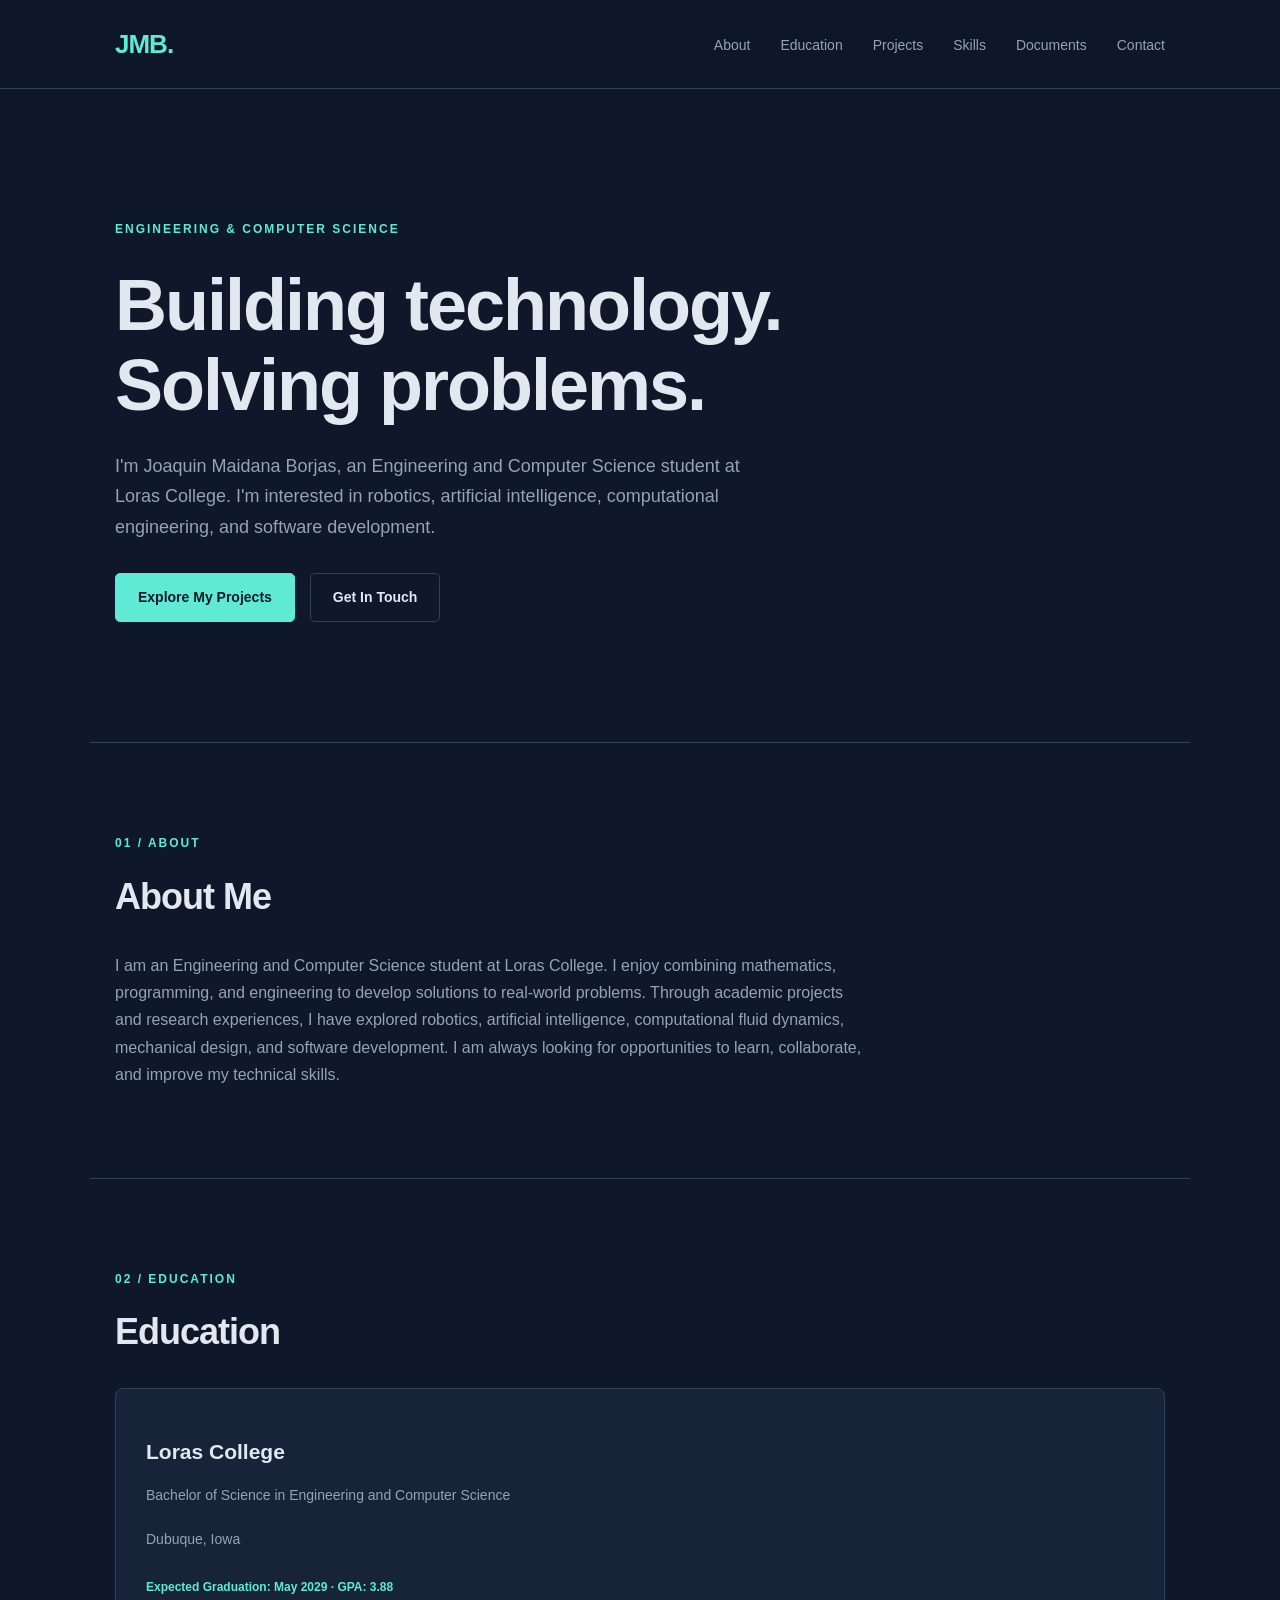
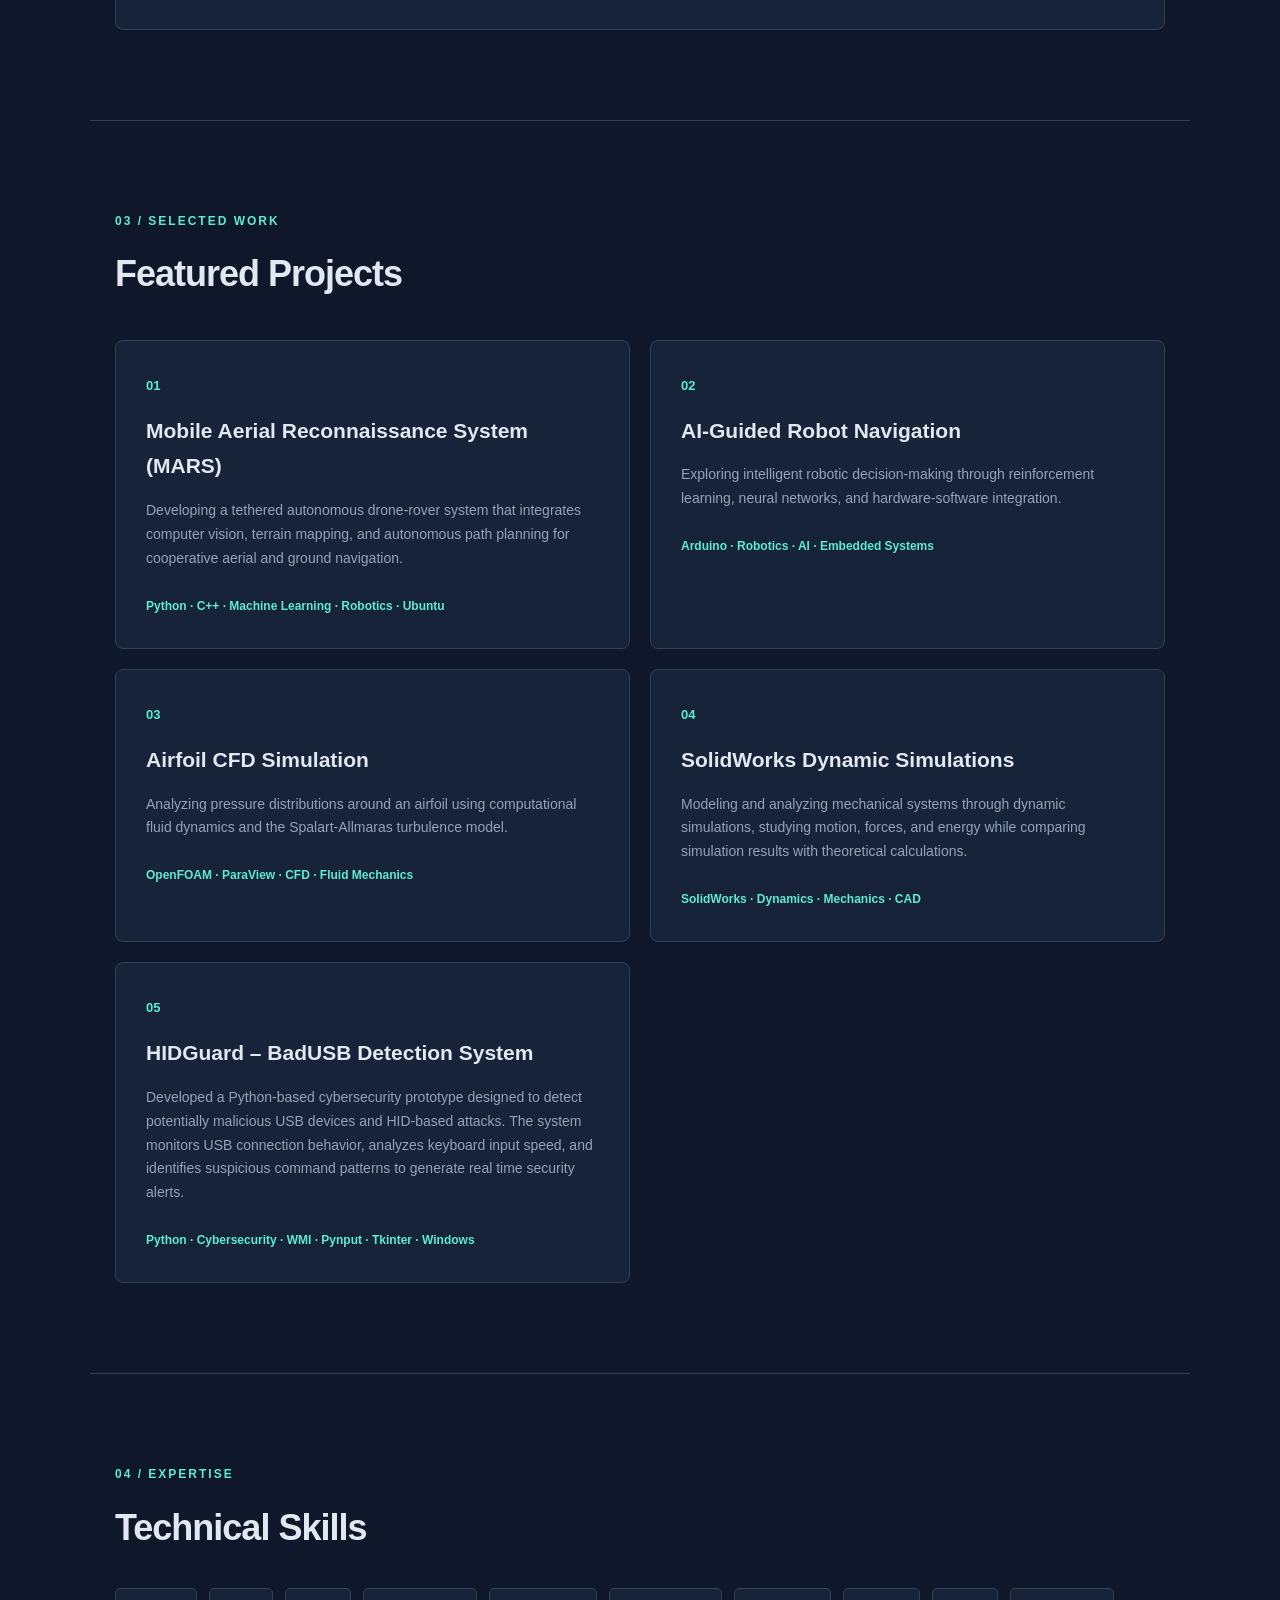
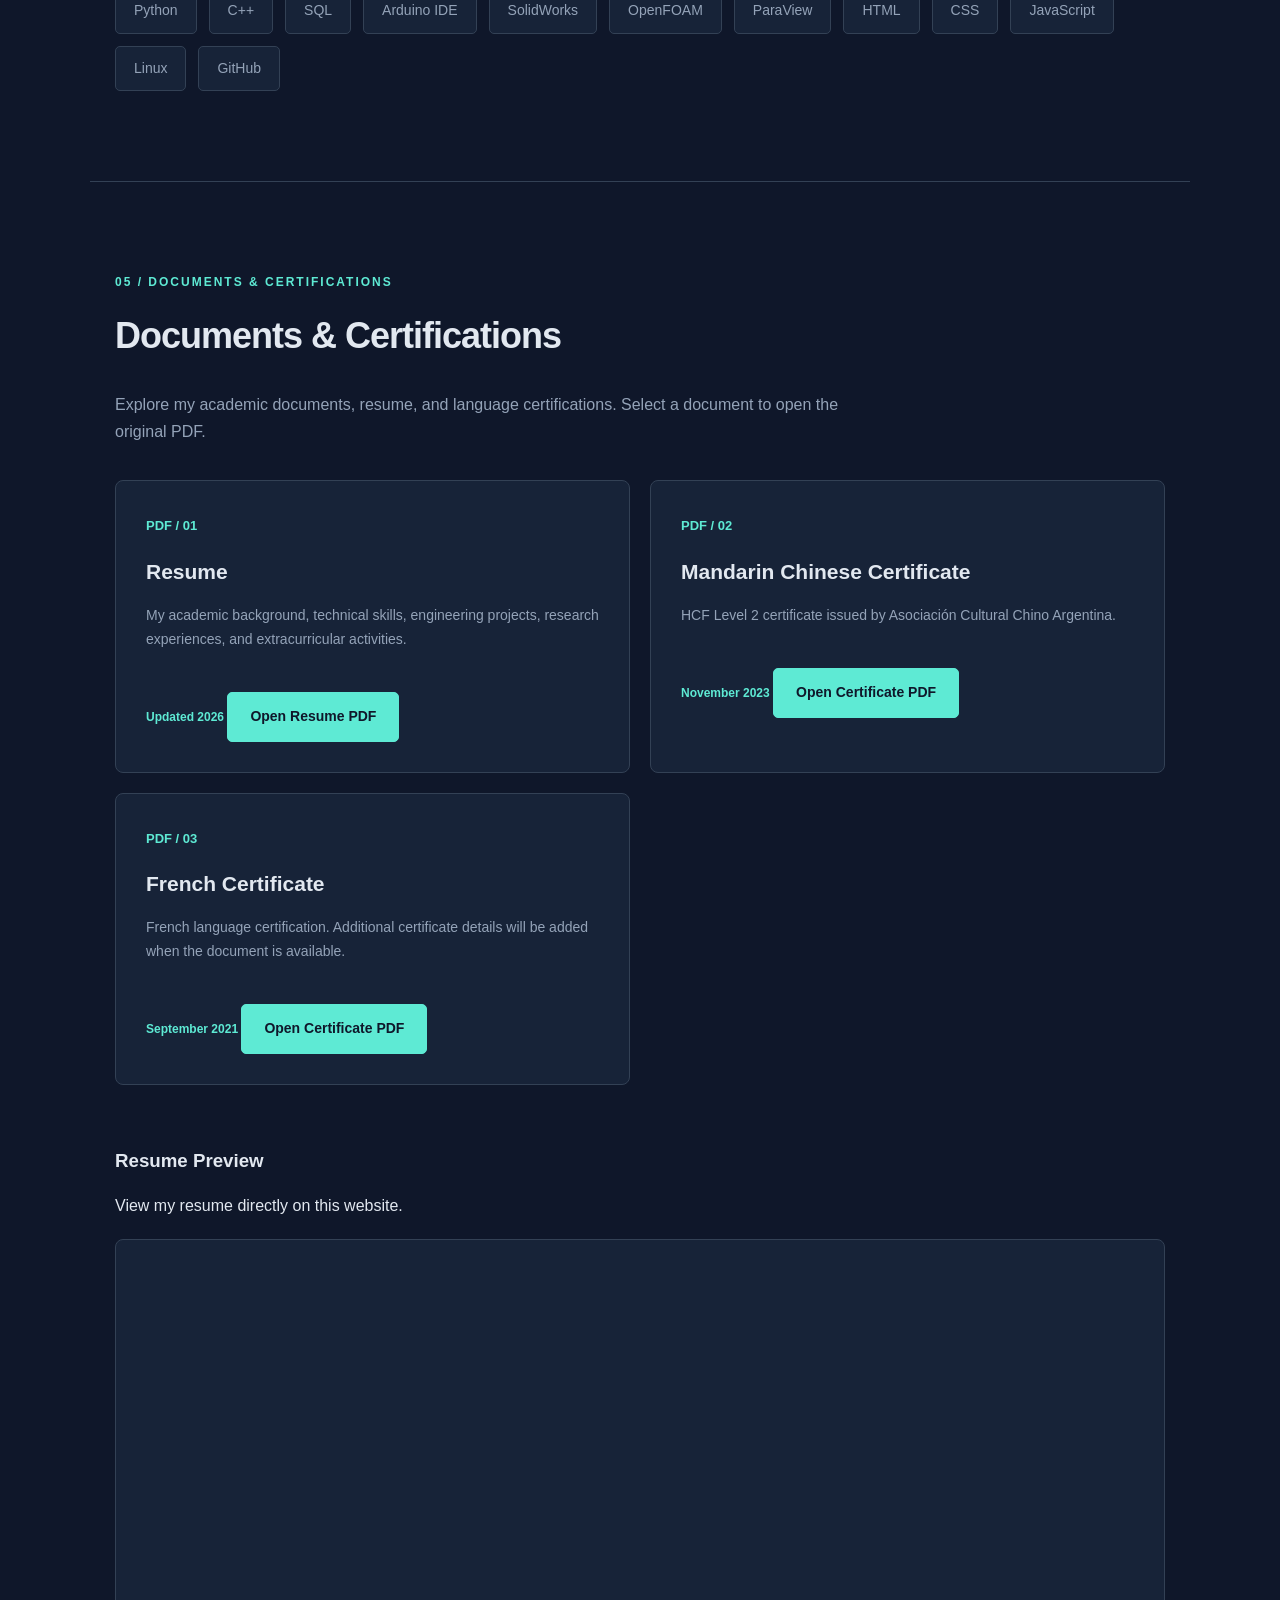
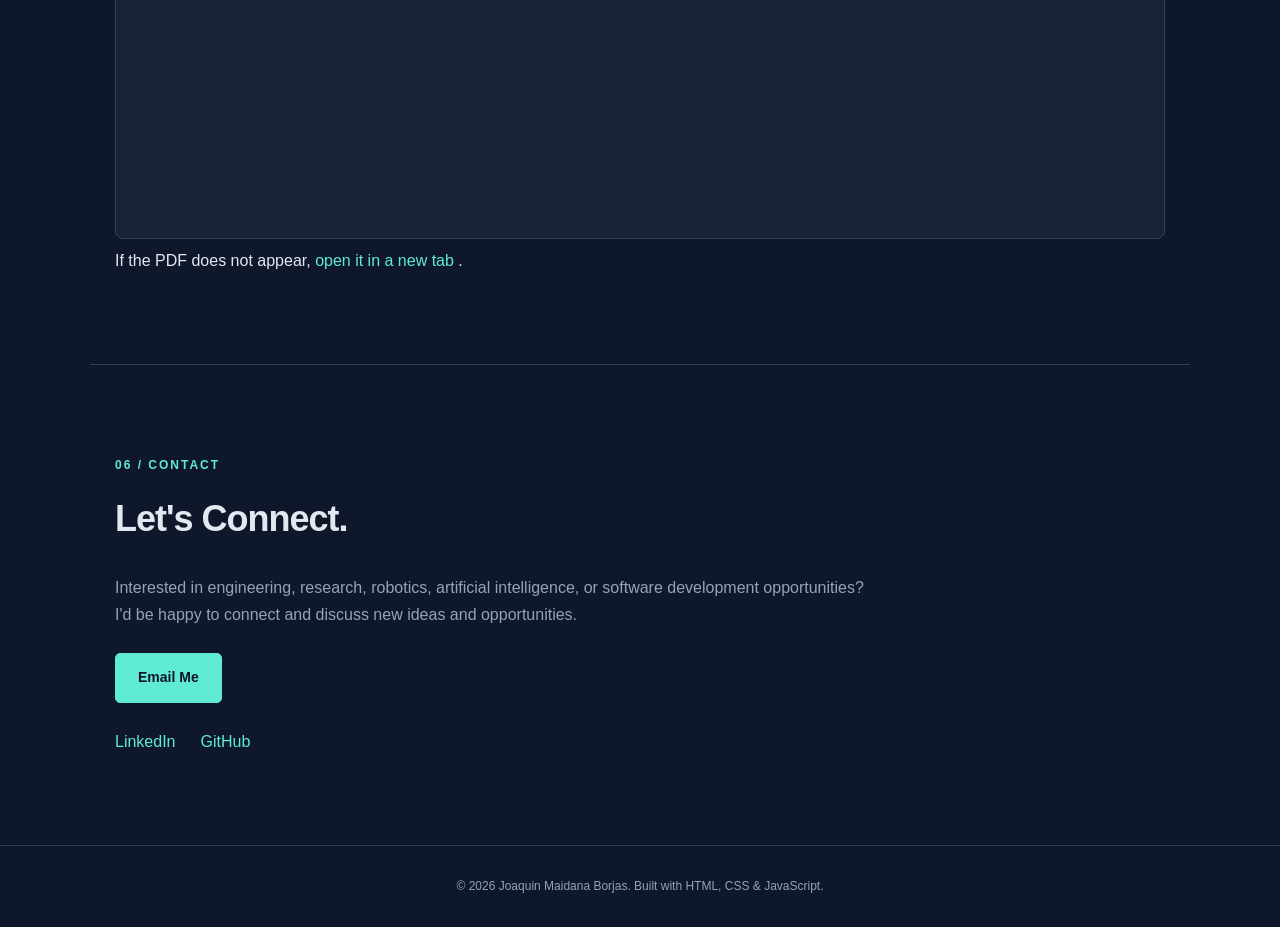
==== index.html @ 973fbd27 "Add files via upload" ====
<!DOCTYPE html>
<html lang="en">

<head>
    <meta charset="UTF-8">
    <meta name="viewport" content="width=device-width, initial-scale=1.0">

    <title>Joaquin Maidana Borjas | Engineering Portfolio</title>

    <meta name="description"
        content="Joaquin Maidana Borjas - Engineering and Computer Science student at Loras College interested in robotics, artificial intelligence, computational engineering, and software development.">

    <!-- CSS Connection -->
    <link rel="stylesheet" href="css/style.css">
</head>

<body>

    <!-- Navigation -->
    <header>
        <nav class="navbar">

            <a href="#" class="logo">JMB.</a>

            <ul class="nav-links">
                <li><a href="#about">About</a></li>
                <li><a href="#education">Education</a></li>
                <li><a href="#projects">Projects</a></li>
                <li><a href="#skills">Skills</a></li>
                <li><a href="#documents">Documents</a></li>
                <li><a href="#contact">Contact</a></li>
            </ul>

        </nav>
    </header>


    <main>

        <!-- Hero Section -->
        <section class="hero">

            <p class="eyebrow">
                ENGINEERING & COMPUTER SCIENCE
            </p>

            <h1>
                Building technology.<br>
                Solving problems.
            </h1>

            <p class="hero-description">
                I'm Joaquin Maidana Borjas, an Engineering and
                Computer Science student at Loras College.
                I'm interested in robotics, artificial intelligence,
                computational engineering, and software development.
            </p>

            <div class="hero-buttons">

                <a href="#projects" class="btn-primary">
                    Explore My Projects
                </a>

                <a href="#contact" class="btn-secondary">
                    Get In Touch
                </a>

            </div>

        </section>


        <!-- About Section -->
        <section id="about" class="section">

            <p class="section-label">01 / ABOUT</p>

            <h2>About Me</h2>

            <p>
                I am an Engineering and Computer Science student
                at Loras College. I enjoy combining mathematics,
                programming, and engineering to develop solutions
                to real-world problems.

                Through academic projects and research experiences,
                I have explored robotics, artificial intelligence,
                computational fluid dynamics, mechanical design,
                and software development.

                I am always looking for opportunities to learn,
                collaborate, and improve my technical skills.
            </p>

        </section>


        <!-- Education Section -->
        <section id="education" class="section">

            <p class="section-label">02 / EDUCATION</p>

            <h2>Education</h2>

            <div class="project-card">

                <h3>Loras College</h3>

                <p>
                    Bachelor of Science in Engineering and
                    Computer Science
                </p>

                <p>
                    Dubuque, Iowa
                </p>

                <span class="project-tech">
                    Expected Graduation: May 2029 · GPA: 3.88
                </span>

            </div>

        </section>


        <!-- Projects Section -->
        <section id="projects" class="section">

            <p class="section-label">03 / SELECTED WORK</p>

            <h2>Featured Projects</h2>

            <div class="project-grid">


                <!-- Project 1: MARS -->
                <article class="project-card">

                    <span class="project-number">01</span>

                    <h3>Mobile Aerial Reconnaissance System (MARS)</h3>

                    <p>
                        Developing a tethered autonomous drone-rover
                        system that integrates computer vision,
                        terrain mapping, and autonomous path planning
                        for cooperative aerial and ground navigation.
                    </p>

                    <span class="project-tech">
                        Python · C++ · Machine Learning · Robotics · Ubuntu
                    </span>

                </article>


                <!-- Project 2: AI Robot Navigation -->
                <article class="project-card">

                    <span class="project-number">02</span>

                    <h3>AI-Guided Robot Navigation</h3>

                    <p>
                        Exploring intelligent robotic decision-making
                        through reinforcement learning, neural networks,
                        and hardware-software integration.
                    </p>

                    <span class="project-tech">
                        Arduino · Robotics · AI · Embedded Systems
                    </span>

                </article>


                <!-- Project 3: Airfoil CFD -->
                <article class="project-card">

                    <span class="project-number">03</span>

                    <h3>Airfoil CFD Simulation</h3>

                    <p>
                        Analyzing pressure distributions around an
                        airfoil using computational fluid dynamics
                        and the Spalart-Allmaras turbulence model.
                    </p>

                    <span class="project-tech">
                        OpenFOAM · ParaView · CFD · Fluid Mechanics
                    </span>

                </article>


                <!-- Project 4: SolidWorks -->
                <article class="project-card">

                    <span class="project-number">04</span>

                    <h3>SolidWorks Dynamic Simulations</h3>

                    <p>
                        Modeling and analyzing mechanical systems
                        through dynamic simulations, studying motion,
                        forces, and energy while comparing simulation
                        results with theoretical calculations.
                    </p>

                    <span class="project-tech">
                        SolidWorks · Dynamics · Mechanics · CAD
                    </span>

                </article>

                
                 <!-- Project 5: HIDGuard -->
                 <article class="project-card">

                    <span class="project-number">05</span>

                    <h3>HIDGuard – BadUSB Detection System</h3>

                    <p>
                        Developed a Python-based cybersecurity prototype
                        designed to detect potentially malicious USB devices
                        and HID-based attacks. The system monitors USB
                        connection behavior, analyzes keyboard input speed,
                        and identifies suspicious command patterns to
                        generate real time security alerts.
                     </p>

                    <span class="project-tech">
                    Python · Cybersecurity · WMI · Pynput · Tkinter · Windows
                    </span>

            </article>



            </div>

        </section>


        <!-- Skills Section -->
        <section id="skills" class="section">

            <p class="section-label">04 / EXPERTISE</p>

            <h2>Technical Skills</h2>

            <div class="skills-list">

                <span>Python</span>
                <span>C++</span>
                <span>SQL</span>
                <span>Arduino IDE</span>
                <span>SolidWorks</span>
                <span>OpenFOAM</span>
                <span>ParaView</span>
                <span>HTML</span>
                <span>CSS</span>
                <span>JavaScript</span>
                <span>Linux</span>
                <span>GitHub</span>

            </div>

        </section>


        <!-- Documents and Certifications -->
        <section id="documents" class="section">

            <p class="section-label">05 / DOCUMENTS & CERTIFICATIONS</p>

            <h2>Documents & Certifications</h2>

            <p>
                Explore my academic documents, resume, and
                language certifications. Select a document
                to open the original PDF.
            </p>


            <div class="project-grid">


                <!-- Resume -->
                <article class="project-card">

                    <span class="project-number">PDF / 01</span>

                    <h3>Resume</h3>

                    <p>
                        My academic background, technical skills,
                        engineering projects, research experiences,
                        and extracurricular activities.
                    </p>

                    <span class="project-tech">
                        Updated 2026
                    </span>

                    <a href="documents/resume.pdf"
                       target="_blank"
                       rel="noopener noreferrer"
                       class="btn-primary">
                        Open Resume PDF
                    </a>

                </article>


                <!-- Mandarin Certificate -->
                <article class="project-card">

                    <span class="project-number">PDF / 02</span>

                    <h3>Mandarin Chinese Certificate</h3>

                    <p>
                        HCF Level 2 certificate issued by
                        Asociación Cultural Chino Argentina.
                    </p>

                    <span class="project-tech">
                        November 2023
                    </span>

                    <a href="documents/mandarin-hcf-level-2.pdf"
                       target="_blank"
                       rel="noopener noreferrer"
                       class="btn-primary">
                        Open Certificate PDF
                    </a>

                </article>


                <!-- French Certificate -->
                <article class="project-card">

                    <span class="project-number">PDF / 03</span>

                    <h3>French Certificate</h3>

                    <p>
                        French language certification.
                        Additional certificate details will
                        be added when the document is available.
                    </p>

                    <span class="project-tech">
                        September 2021
                    </span>
                    <a href="documents/french-certificate.pdf"
                       target="_blank"
                       rel="noopener noreferrer"
                       class="btn-primary">
                        Open Certificate PDF
                    </a>

                    <!-- French PDF link will be added later -->

                </article>


            </div>


            <!-- Embedded Resume Preview -->
            <div class="resume-preview">

                <h3>Resume Preview</h3>

                <p>
                    View my resume directly on this website.
                </p>

                <iframe
                    src="documents/resume.pdf"
                    width="100%"
                    height="600"
                    title="Joaquin Maidana Borjas Resume">
                </iframe>

                <p>
                    If the PDF does not appear,
                    <a href="documents/resume.pdf" target="_blank">
                        open it in a new tab
                    </a>.
                </p>

            </div>

        </section>


        <!-- Contact Section -->
        <section id="contact" class="section">

            <p class="section-label">06 / CONTACT</p>

            <h2>Let's Connect.</h2>

            <p>
                Interested in engineering, research, robotics,
                artificial intelligence, or software development
                opportunities?

                I'd be happy to connect and discuss new ideas
                and opportunities.
            </p>

            <a href="mailto:joaquin.maidana@loras.edu"
               class="btn-primary">
                Email Me
            </a>

            <div class="social-links">

                <a href="https://www.linkedin.com/in/joaquin-maidana-borjas-a9b06b385/"
                   target="_blank"
                   rel="noopener noreferrer">
                    LinkedIn
                </a>

                <a href="https://github.com/joaquinnmaidana"
                   target="_blank"
                   rel="noopener noreferrer">
                    GitHub
                </a>

            </div>

        </section>

    </main>


    <!-- Footer -->
    <footer>

        <p>
            © 2026 Joaquin Maidana Borjas.
            Built with HTML, CSS & JavaScript.
        </p>

    </footer>


    <!-- JavaScript Connection -->
    <script src="js/script.js"></script>

</body>
</html>
---- css/style.css ----
/* ========================================
   GENERAL SETTINGS
======================================== */

* {
    margin: 0;
    padding: 0;
    box-sizing: border-box;
    scroll-behavior: smooth;
}

:root {
    --bg: #0f172a;
    --surface: #172338;
    --surface-hover: #1e2d45;
    --text: #e2e8f0;
    --muted: #94a3b8;
    --accent: #5eead4;
    --border: #334155;
}

body {
    font-family: "Inter", "Segoe UI", Arial, sans-serif;
    background: var(--bg);
    color: var(--text);
    line-height: 1.7;
}

/* ========================================
   NAVIGATION
======================================== */

header {
    background: rgba(15, 23, 42, 0.88);
    border-bottom: 1px solid var(--border);
    position: sticky;
    top: 0;
    z-index: 100;
    backdrop-filter: blur(12px);
}

.navbar {
    max-width: 1100px;
    margin: auto;
    padding: 22px 25px;

    display: flex;
    justify-content: space-between;
    align-items: center;
}

.logo {
    font-size: 26px;
    font-weight: bold;
    color: var(--accent);
    text-decoration: none;
    letter-spacing: -1px;
}

.nav-links {
    display: flex;
    gap: 30px;
    list-style: none;
}

.nav-links a {
    text-decoration: none;
    color: var(--muted);
    font-size: 14px;
    transition: color 0.25s ease;
}

.nav-links a:hover {
    color: var(--accent);
}

/* ========================================
   HERO SECTION
======================================== */

.hero {
    max-width: 1100px;
    margin: auto;
    padding: 130px 25px 120px;
    animation: fadeIn 0.8s ease;
}

.eyebrow,
.section-label {
    color: var(--accent);
    font-size: 12px;
    font-weight: bold;
    letter-spacing: 2px;
    text-transform: uppercase;
}

.hero h1 {
    font-size: clamp(42px, 7vw, 72px);
    line-height: 1.12;
    margin: 25px 0;
    letter-spacing: -2px;
}

.hero-description {
    max-width: 650px;
    color: var(--muted);
    font-size: 18px;
    margin-bottom: 30px;
}

/* ========================================
   BUTTONS
======================================== */

.hero-buttons {
    display: flex;
    gap: 15px;
    flex-wrap: wrap;
}

.btn-primary,
.btn-secondary {
    display: inline-block;
    padding: 12px 22px;
    border-radius: 5px;
    text-decoration: none;
    font-size: 14px;
    font-weight: bold;
    transition: all 0.25s ease;
}

.btn-primary {
    background: var(--accent);
    color: #0f172a;
    border: 1px solid var(--accent);
}

.btn-primary:hover {
    background: transparent;
    color: var(--accent);
    transform: translateY(-3px);
    box-shadow: 0 0 18px rgba(94, 234, 212, 0.12);
}

.btn-secondary {
    border: 1px solid var(--border);
    color: var(--text);
}

.btn-secondary:hover {
    border-color: var(--accent);
    color: var(--accent);
    transform: translateY(-3px);
}

/* ========================================
   GENERAL SECTIONS
======================================== */

.section {
    max-width: 1100px;
    margin: auto;
    padding: 90px 25px;
    border-top: 1px solid var(--border);
}

.section h2 {
    font-size: 36px;
    margin: 12px 0 25px;
    letter-spacing: -1px;
}

.section > p:not(.section-label) {
    max-width: 750px;
    color: var(--muted);
}

/* ========================================
   PROJECTS
======================================== */

.project-grid {
    display: grid;
    grid-template-columns: repeat(2, 1fr);
    gap: 20px;
    margin-top: 35px;
}

.project-card {
    background: var(--surface);
    border: 1px solid var(--border);
    border-radius: 8px;
    padding: 30px;
    transition: all 0.3s ease;
}

.project-card:hover {
    transform: translateY(-6px);
    border-color: var(--accent);
    background: var(--surface-hover);
    box-shadow: 0 10px 30px rgba(0, 0, 0, 0.18);
}

.project-number {
    color: var(--accent);
    font-size: 13px;
    font-weight: bold;
}

.project-card h3 {
    margin: 15px 0;
    font-size: 21px;
    transition: color 0.25s ease;
}

.project-card:hover h3 {
    color: var(--accent);
}

.project-card p {
    color: var(--muted);
    font-size: 14px;
    margin-bottom: 20px;
}

.project-tech {
    color: var(--accent);
    font-size: 12px;
    font-weight: bold;
}

/* ========================================
   SKILLS
======================================== */

.skills-list {
    display: flex;
    flex-wrap: wrap;
    gap: 12px;
    margin-top: 30px;
}

.skills-list span {
    padding: 10px 18px;
    background: var(--surface);
    border: 1px solid var(--border);
    border-radius: 5px;
    color: var(--muted);
    font-size: 14px;
    transition: all 0.25s ease;
}

.skills-list span:hover {
    color: var(--accent);
    border-color: var(--accent);
    transform: translateY(-3px);
}

/* ========================================
   CONTACT
======================================== */

#contact .btn-primary {
    margin-top: 25px;
}

.social-links {
    display: flex;
    gap: 25px;
    margin-top: 25px;
    flex-wrap: wrap;
}

.social-links a {
    color: var(--accent);
    text-decoration: none;
    transition: opacity 0.2s ease;
}

.social-links a:hover {
    opacity: 0.7;
}

/* ========================================
   DOCUMENTS AND PDF PREVIEW
======================================== */

.resume-preview {
    margin-top: 60px;
}

.resume-preview h3 {
    margin-bottom: 15px;
}

.resume-preview iframe {
    margin-top: 20px;
    border: 1px solid var(--border);
    border-radius: 8px;
    background: var(--surface);
}

.resume-preview a {
    color: var(--accent);
    text-decoration: none;
}

.resume-preview a:hover {
    text-decoration: underline;
}

.project-card .btn-primary {
    display: inline-block;
    margin-top: 20px;
    text-decoration: none;
    text-align: center;
}

/* ========================================
   FOOTER
======================================== */

footer {
    border-top: 1px solid var(--border);
    padding: 30px 25px;
    text-align: center;
    color: var(--muted);
    font-size: 12px;
}

/* ========================================
   ANIMATIONS
======================================== */

@keyframes fadeIn {
    from {
        opacity: 0;
        transform: translateY(15px);
    }

    to {
        opacity: 1;
        transform: translateY(0);
    }
}

/* ========================================
   MOBILE RESPONSIVENESS
======================================== */

@media (max-width: 650px) {

    .navbar {
        flex-direction: column;
        gap: 15px;
    }

    .nav-links {
        gap: 15px;
        flex-wrap: wrap;
        justify-content: center;
    }

    .hero {
        padding: 90px 25px;
    }

    .project-grid {
        grid-template-columns: 1fr;
    }

    .section {
        padding: 65px 25px;
    }

    .section h2 {
        font-size: 30px;
    }
}

/* Respect reduced-motion preferences */

@media (prefers-reduced-motion: reduce) {
    *,
    *::before,
    *::after {
        scroll-behavior: auto !important;
        animation-duration: 0.01ms !important;
        transition-duration: 0.01ms !important;
    }
}
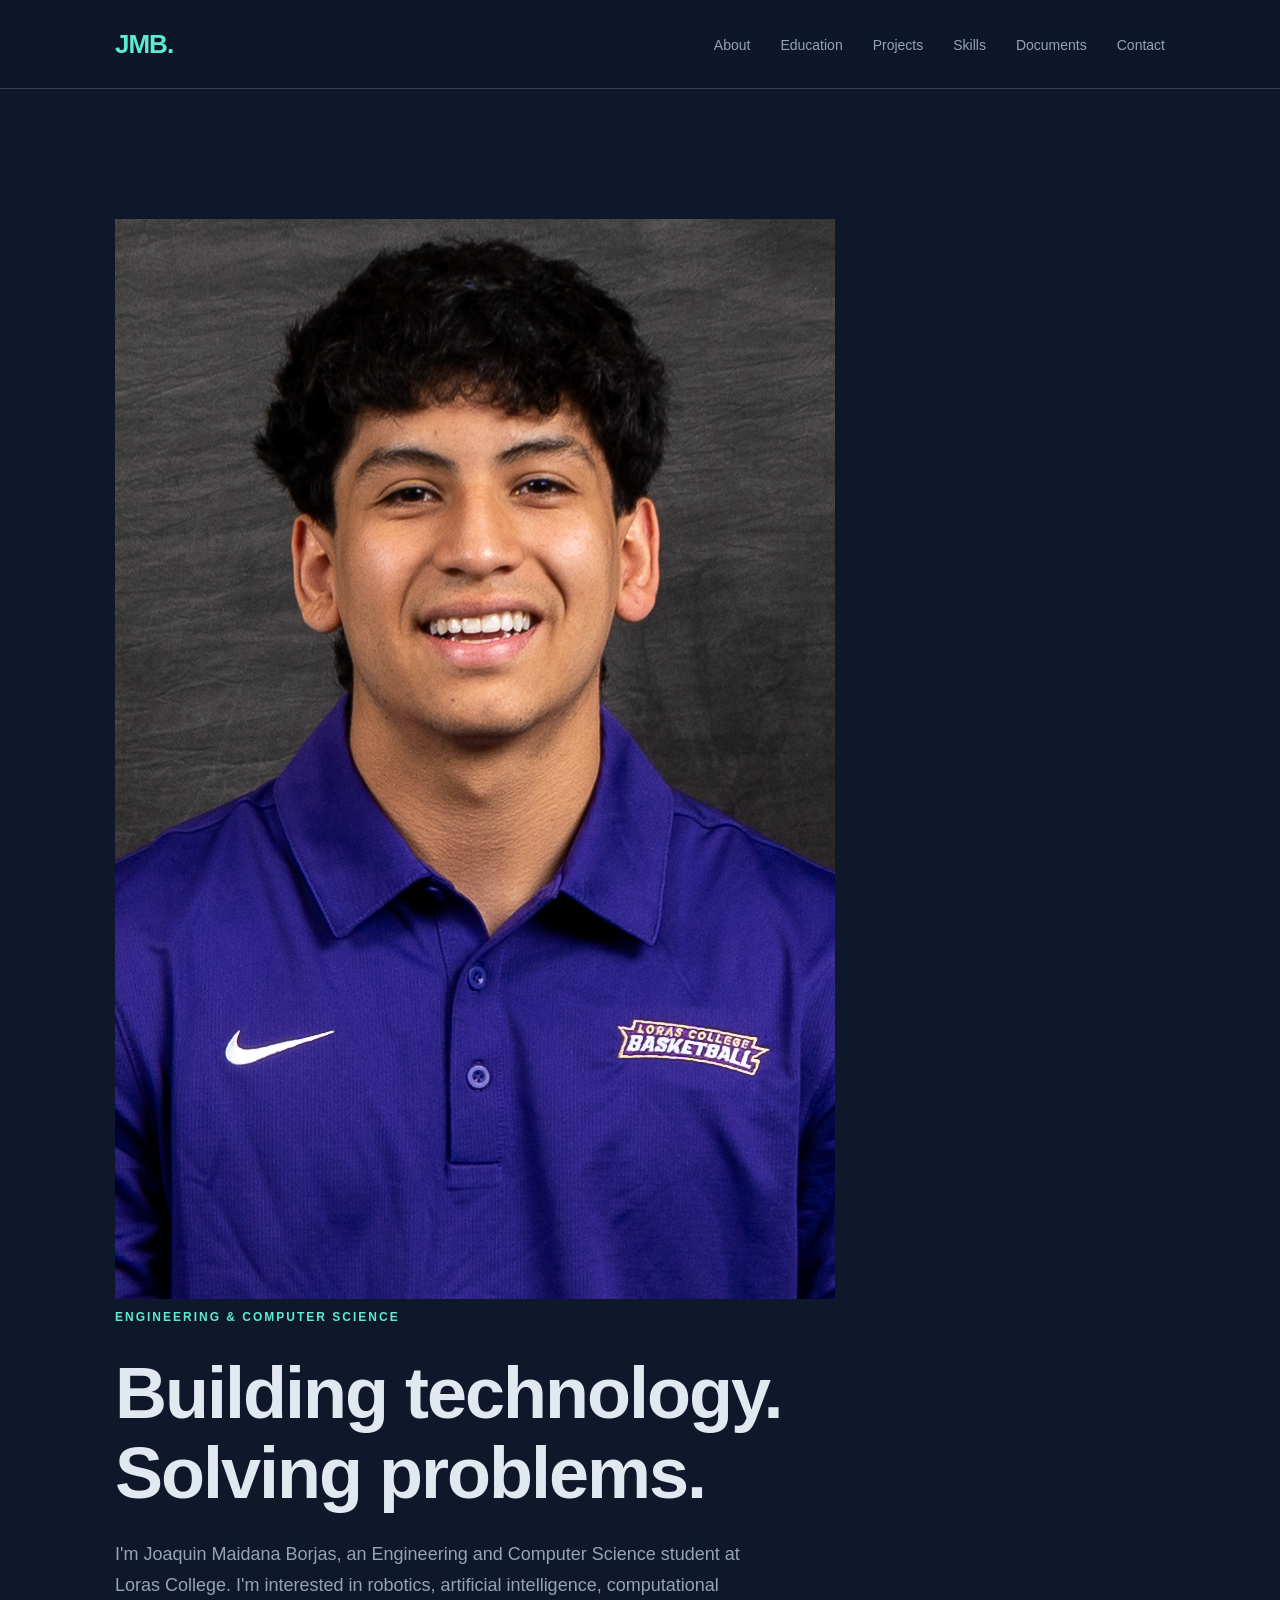
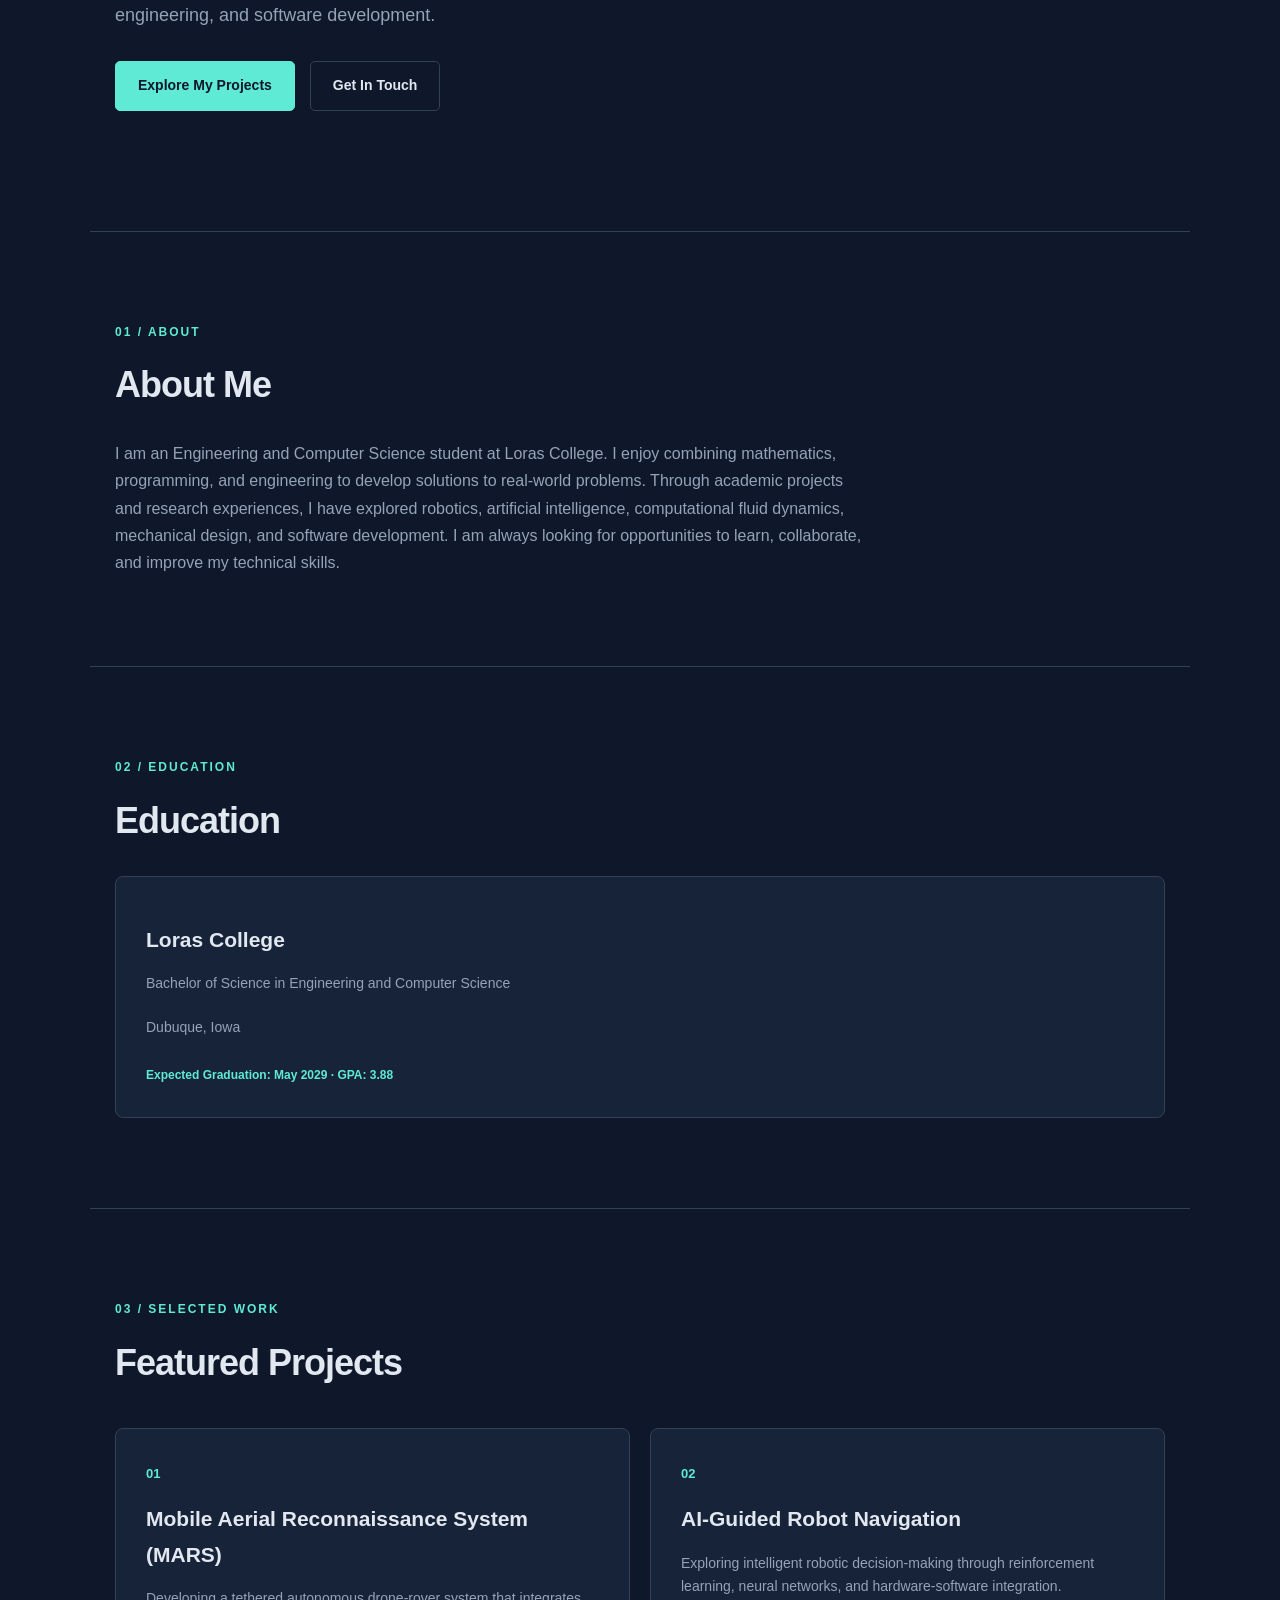
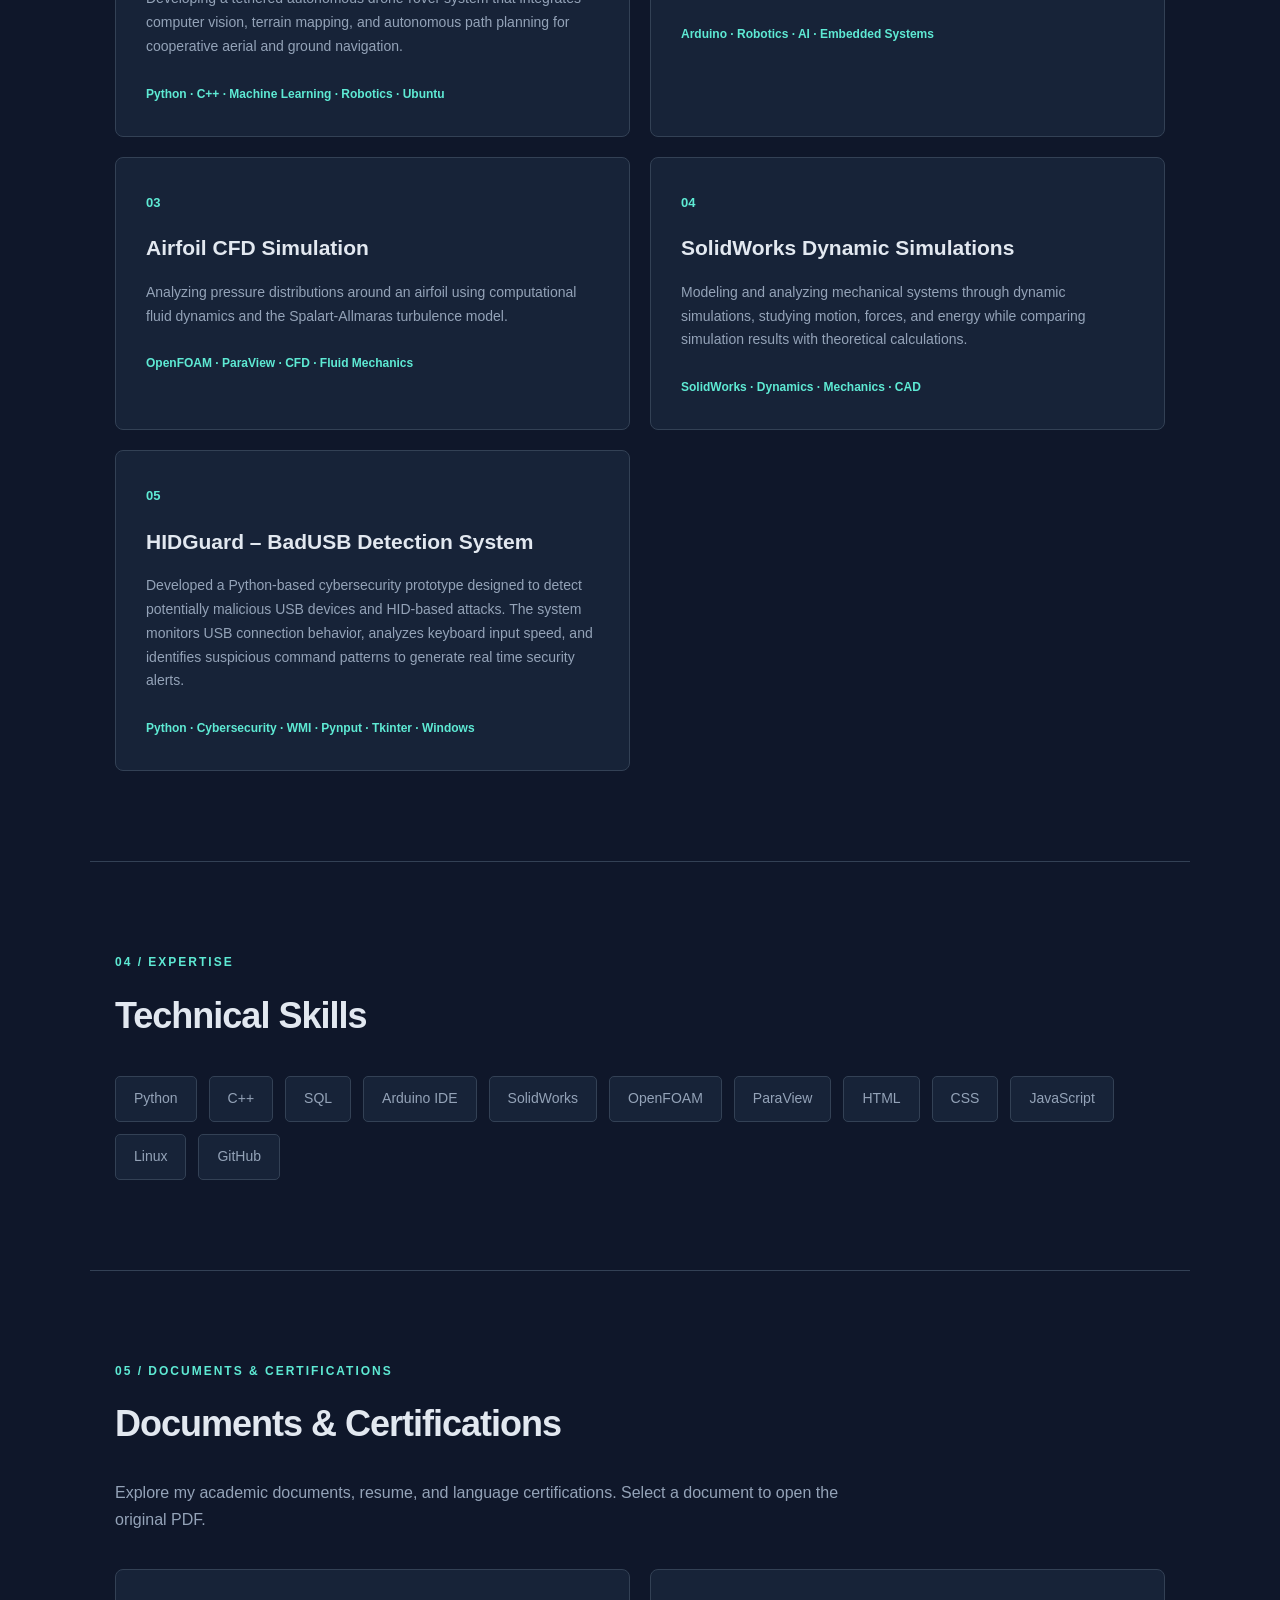
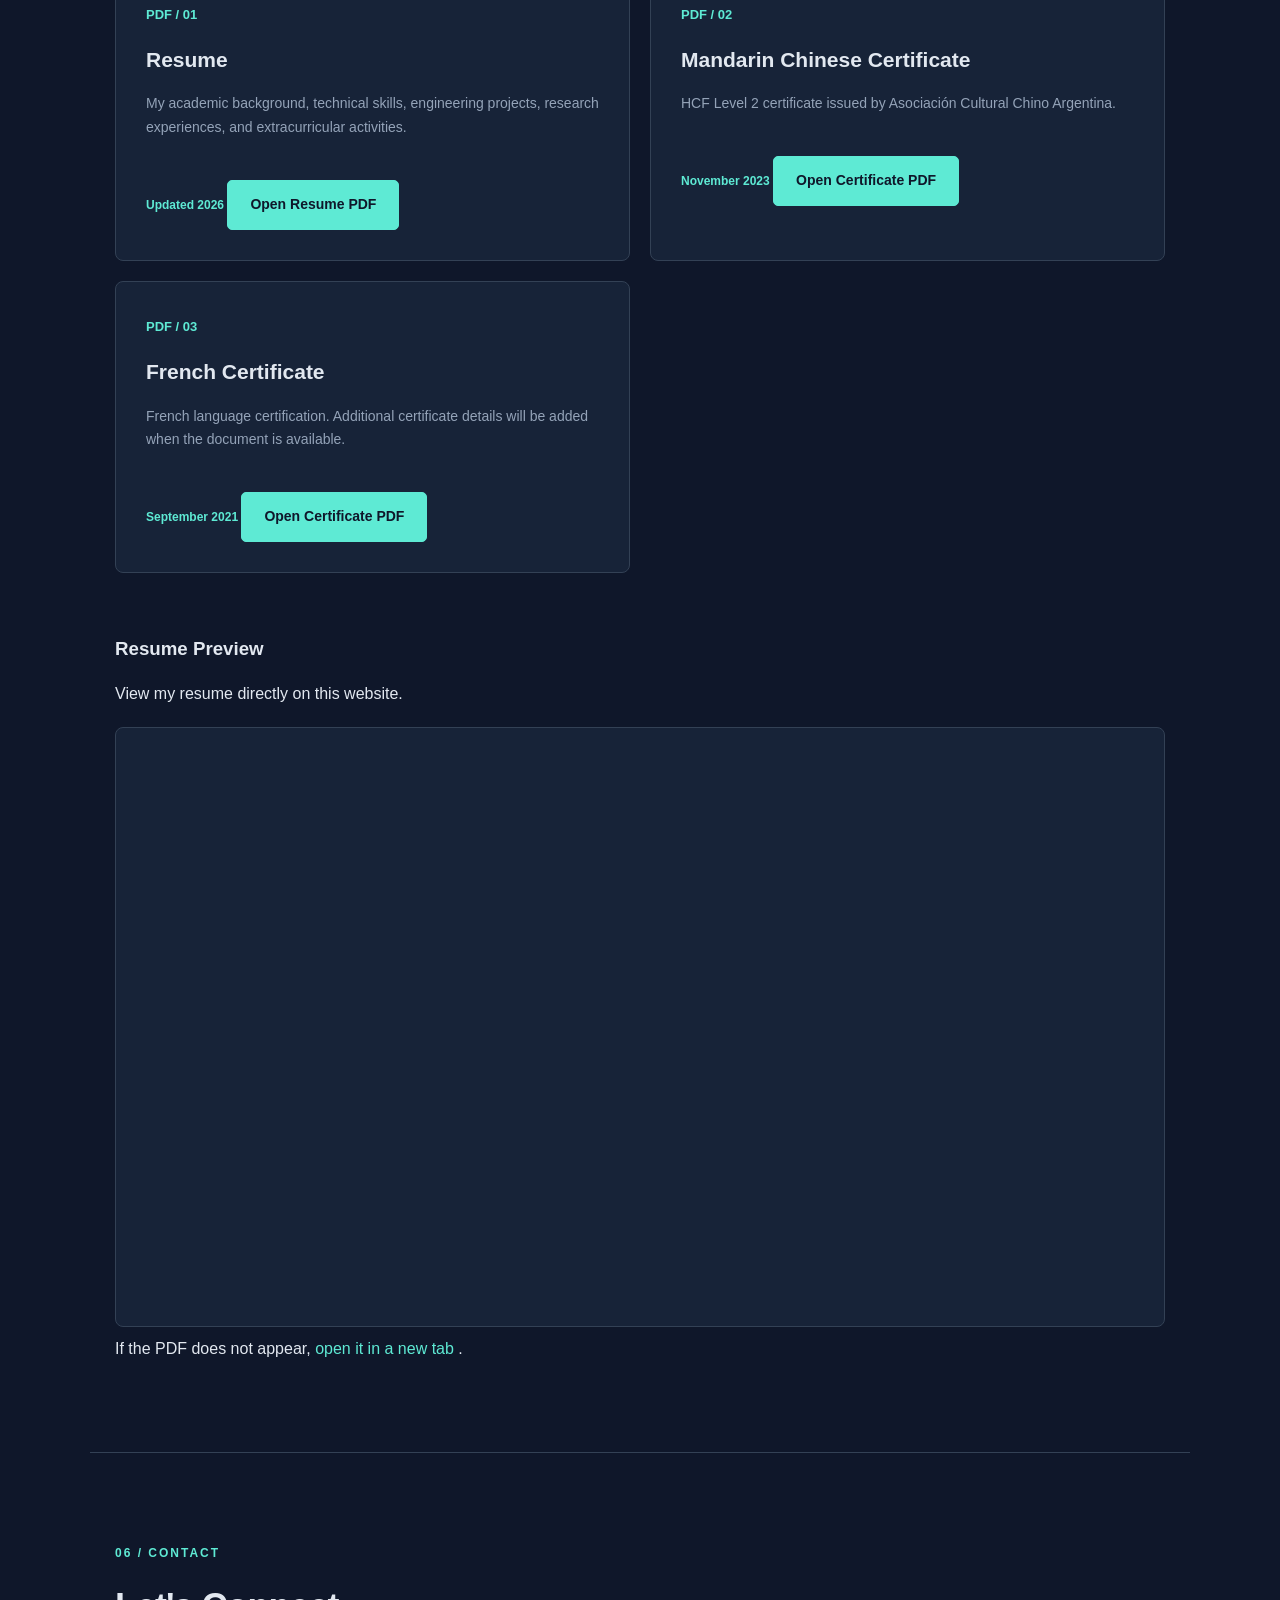
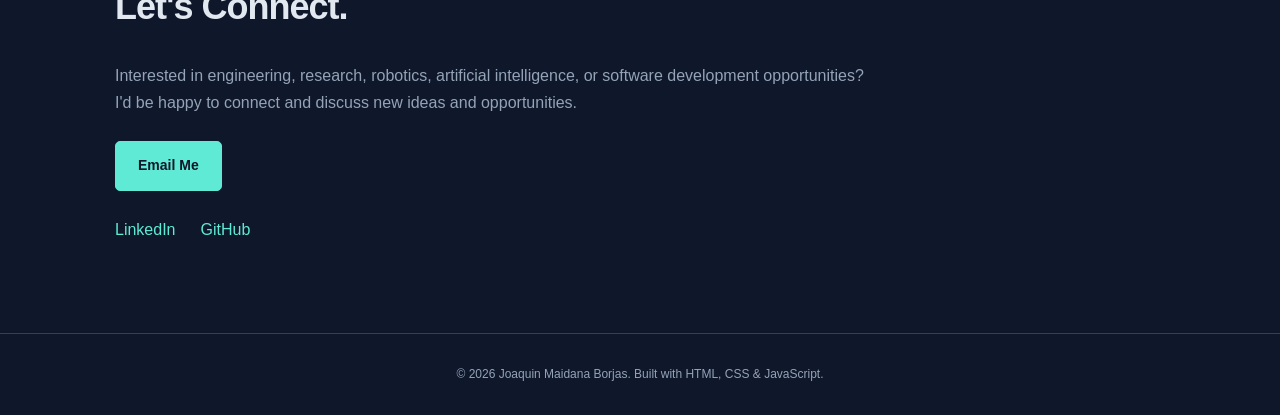
==== commit 0cd5fb7d: "Add files via upload" ====
--- a/index.html
+++ b/index.html
@@ -40,6 +40,11 @@
 
         <!-- Hero Section -->
         <section class="hero">
+               <img
+        src="images/headshot.jpeg"
+        alt="Joaquin Maidana Borjas"
+        class="hero-profile-picture"
+         >
 
             <p class="eyebrow">
                 ENGINEERING & COMPUTER SCIENCE
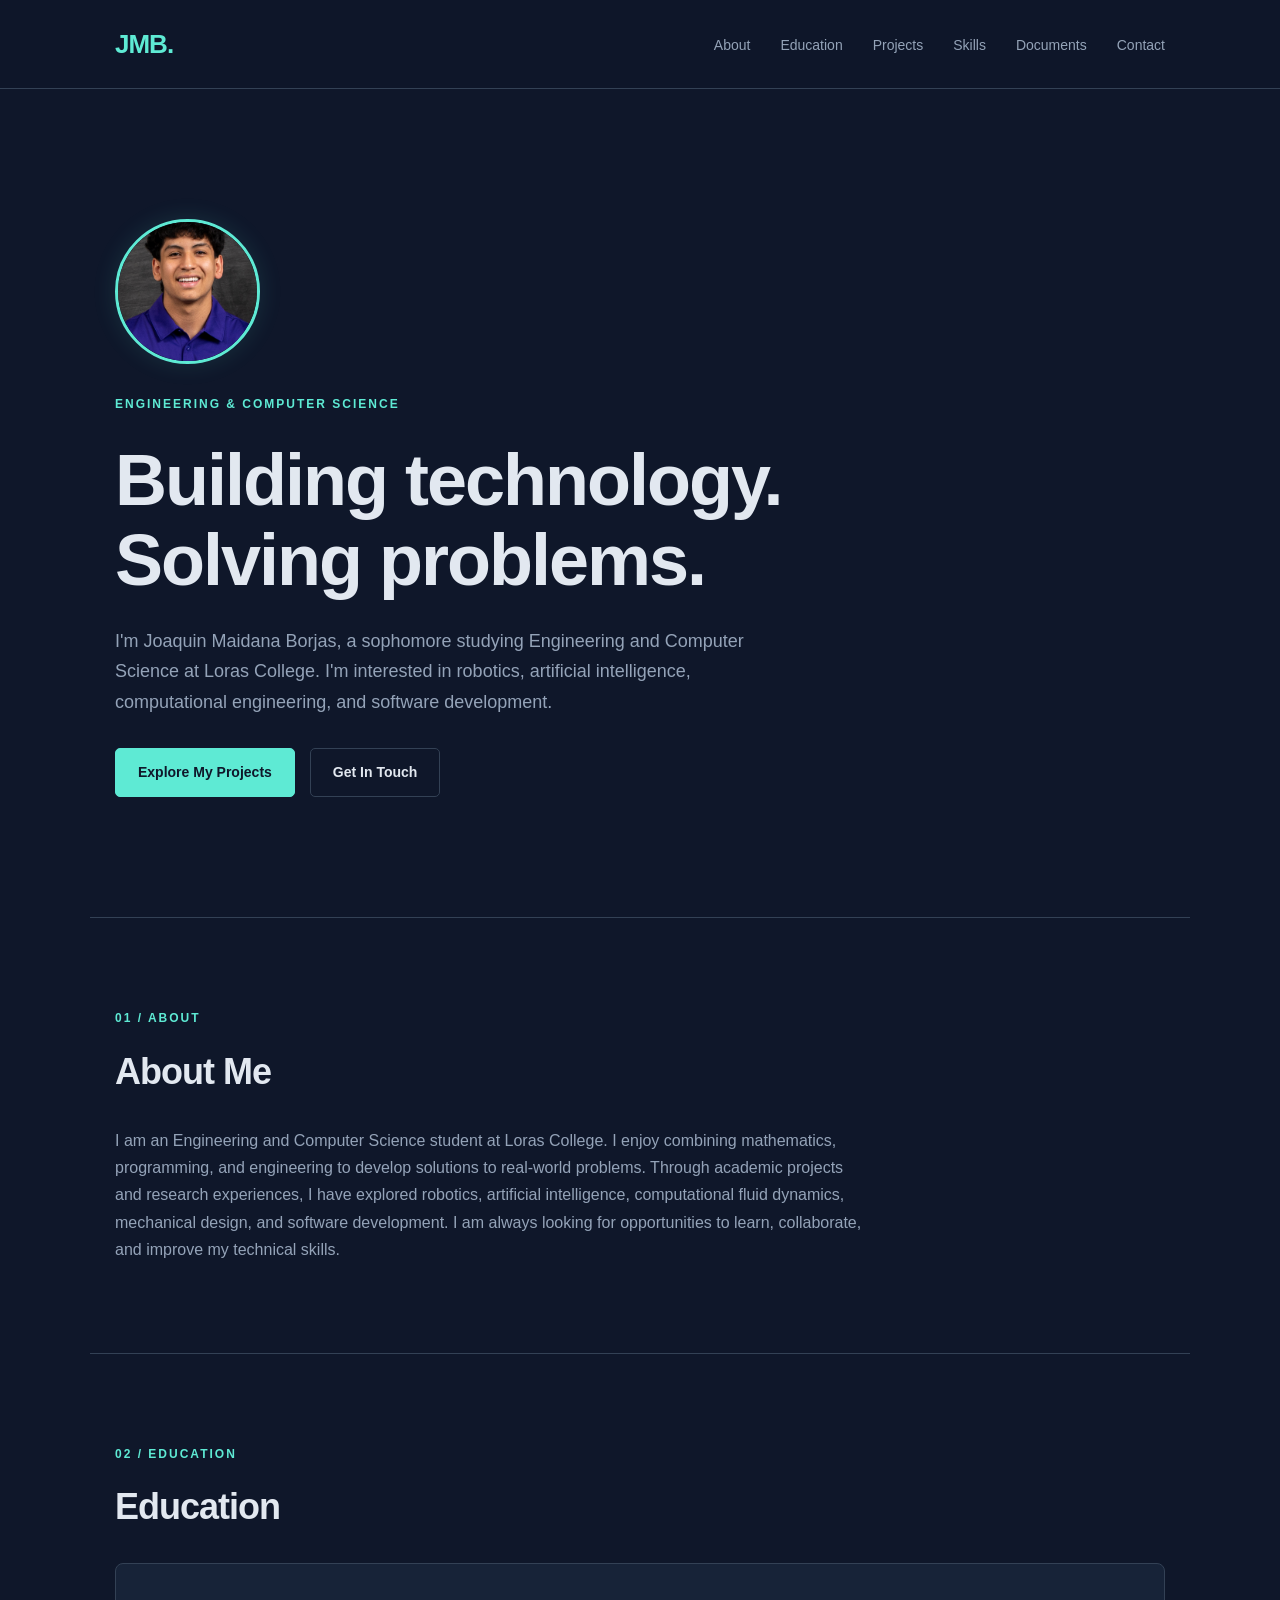
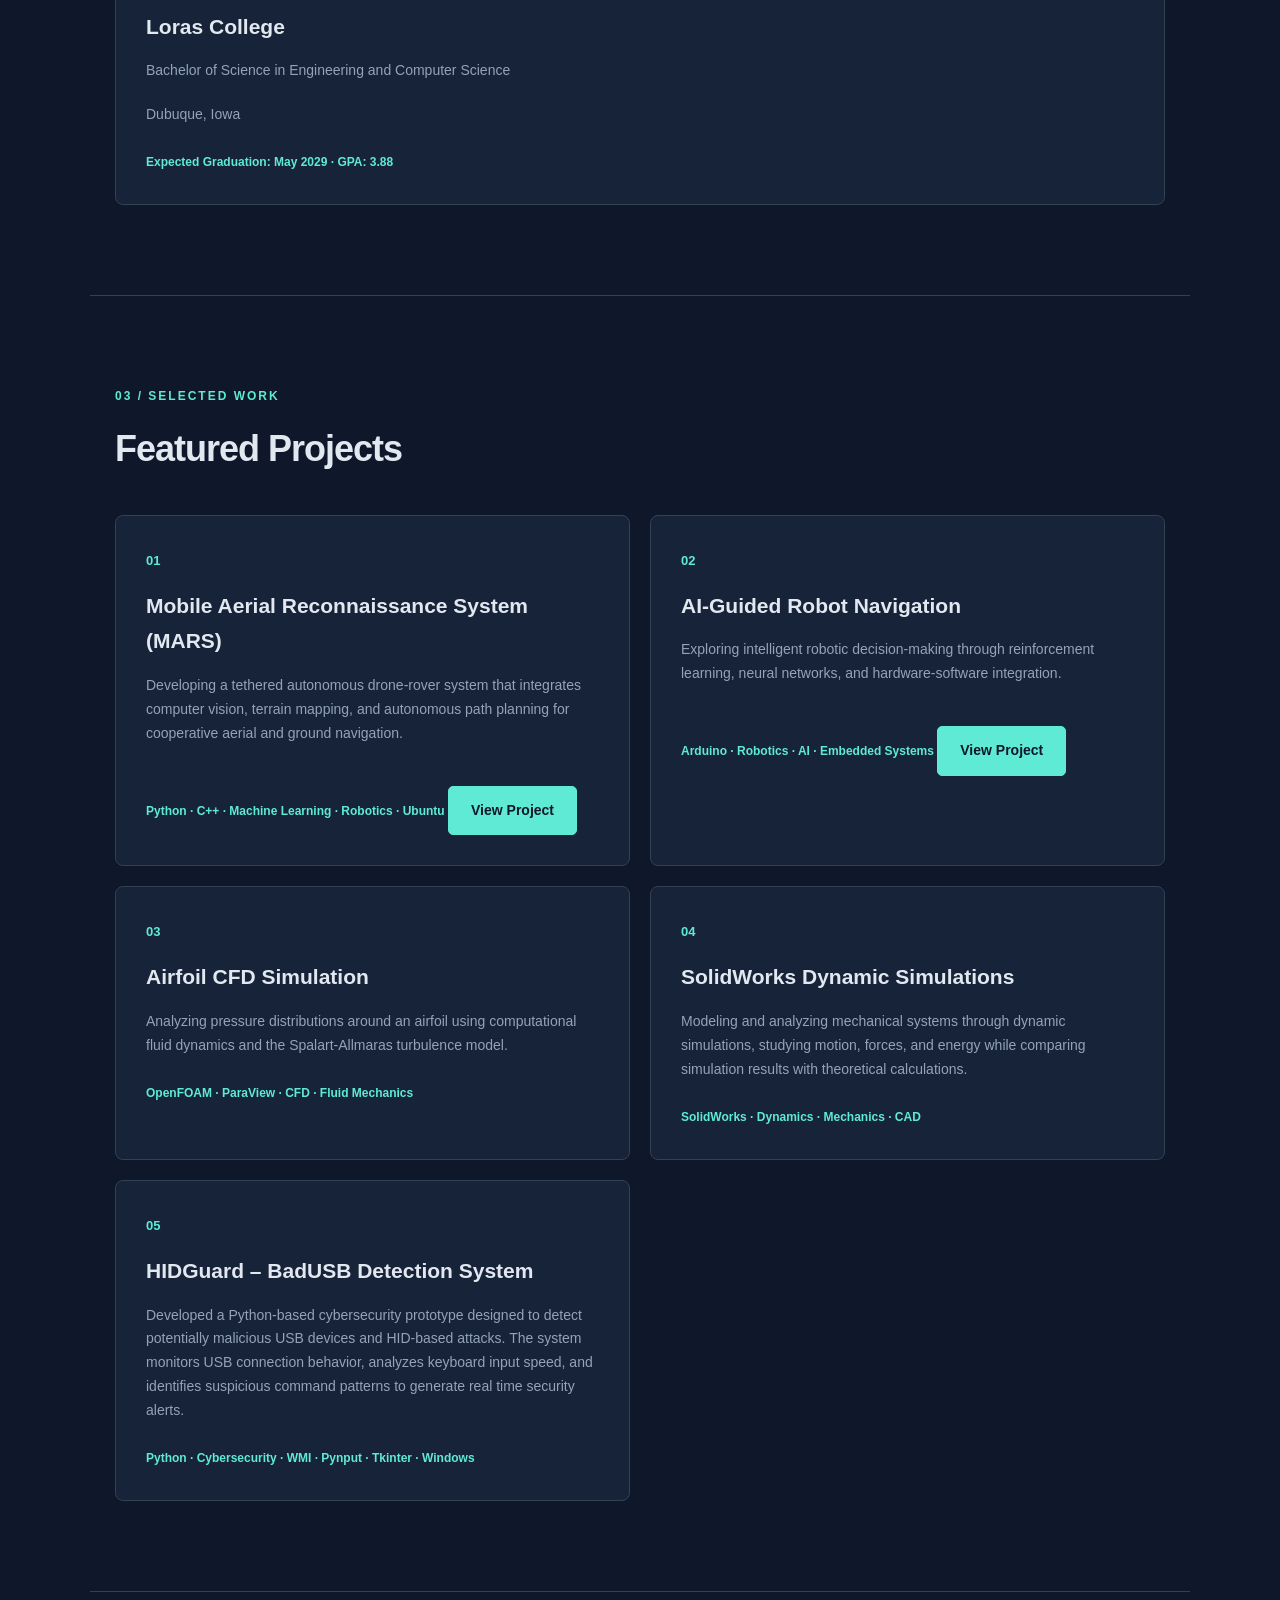
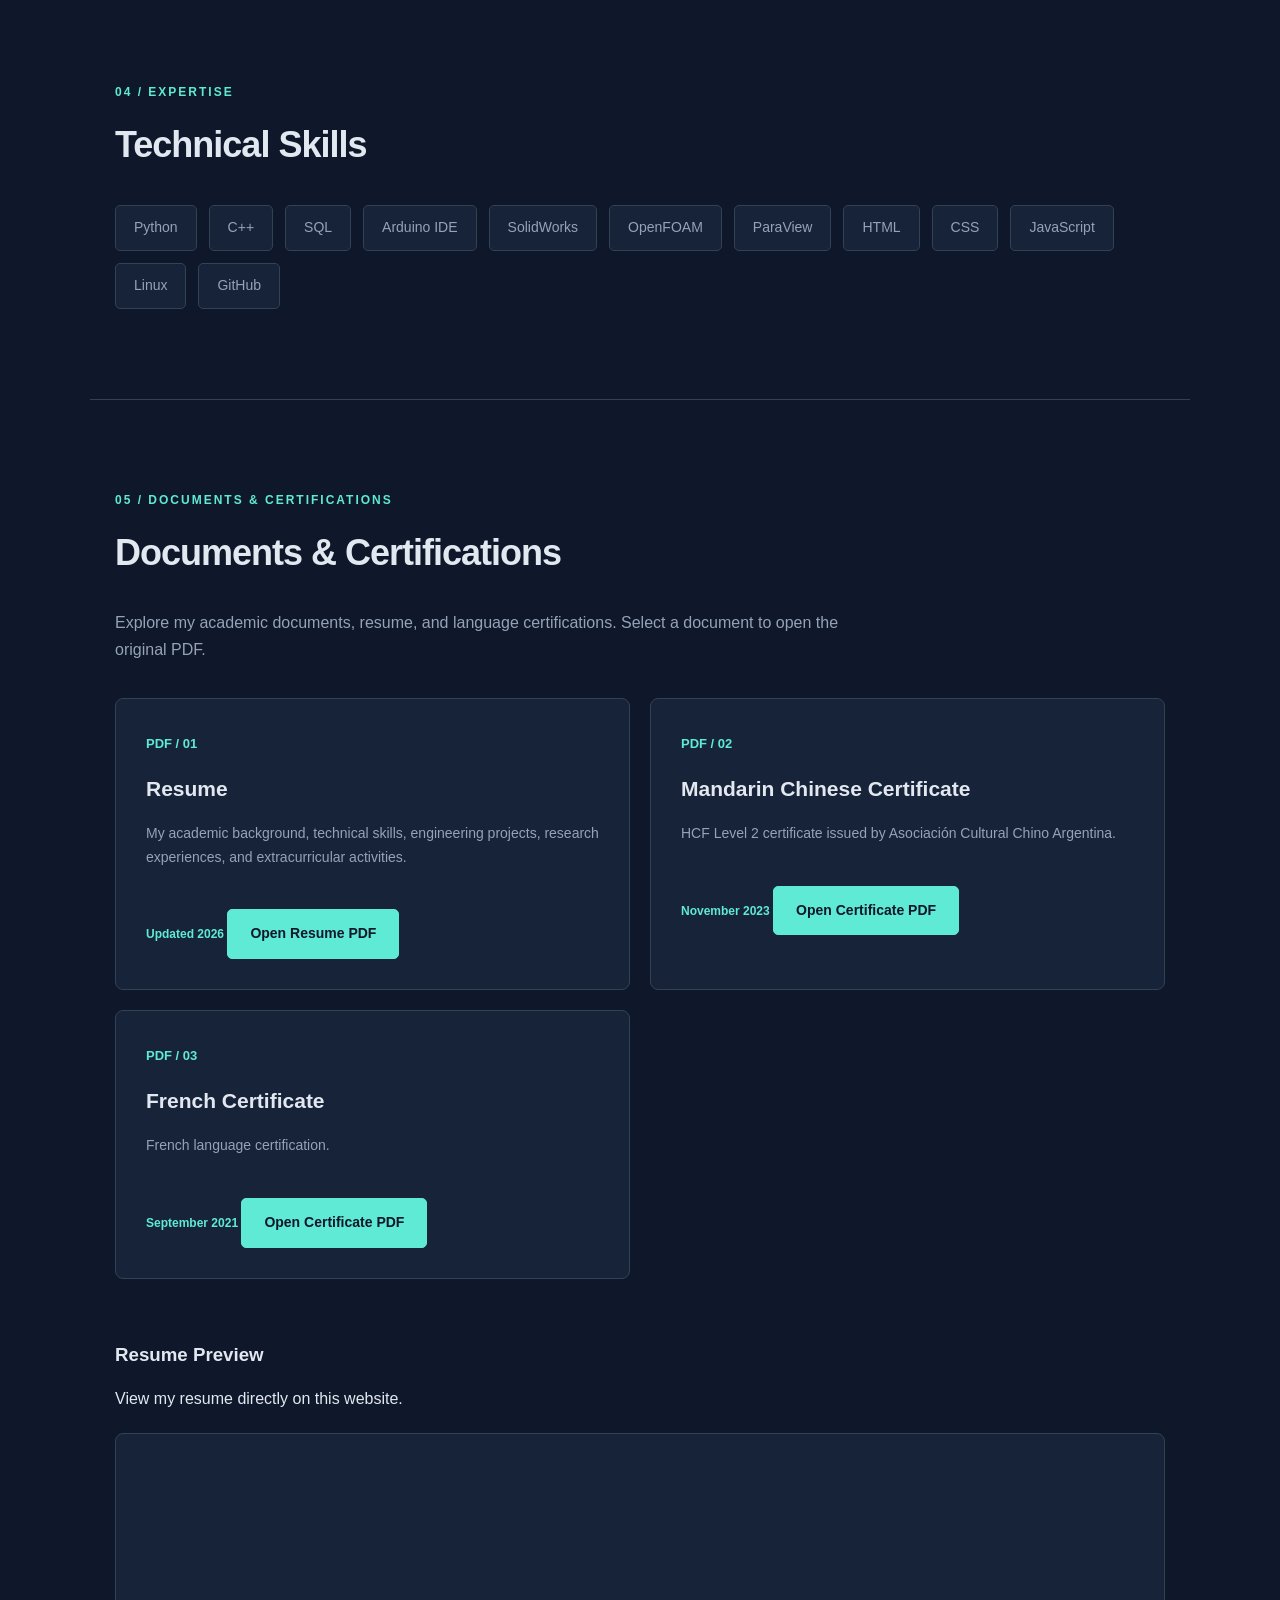
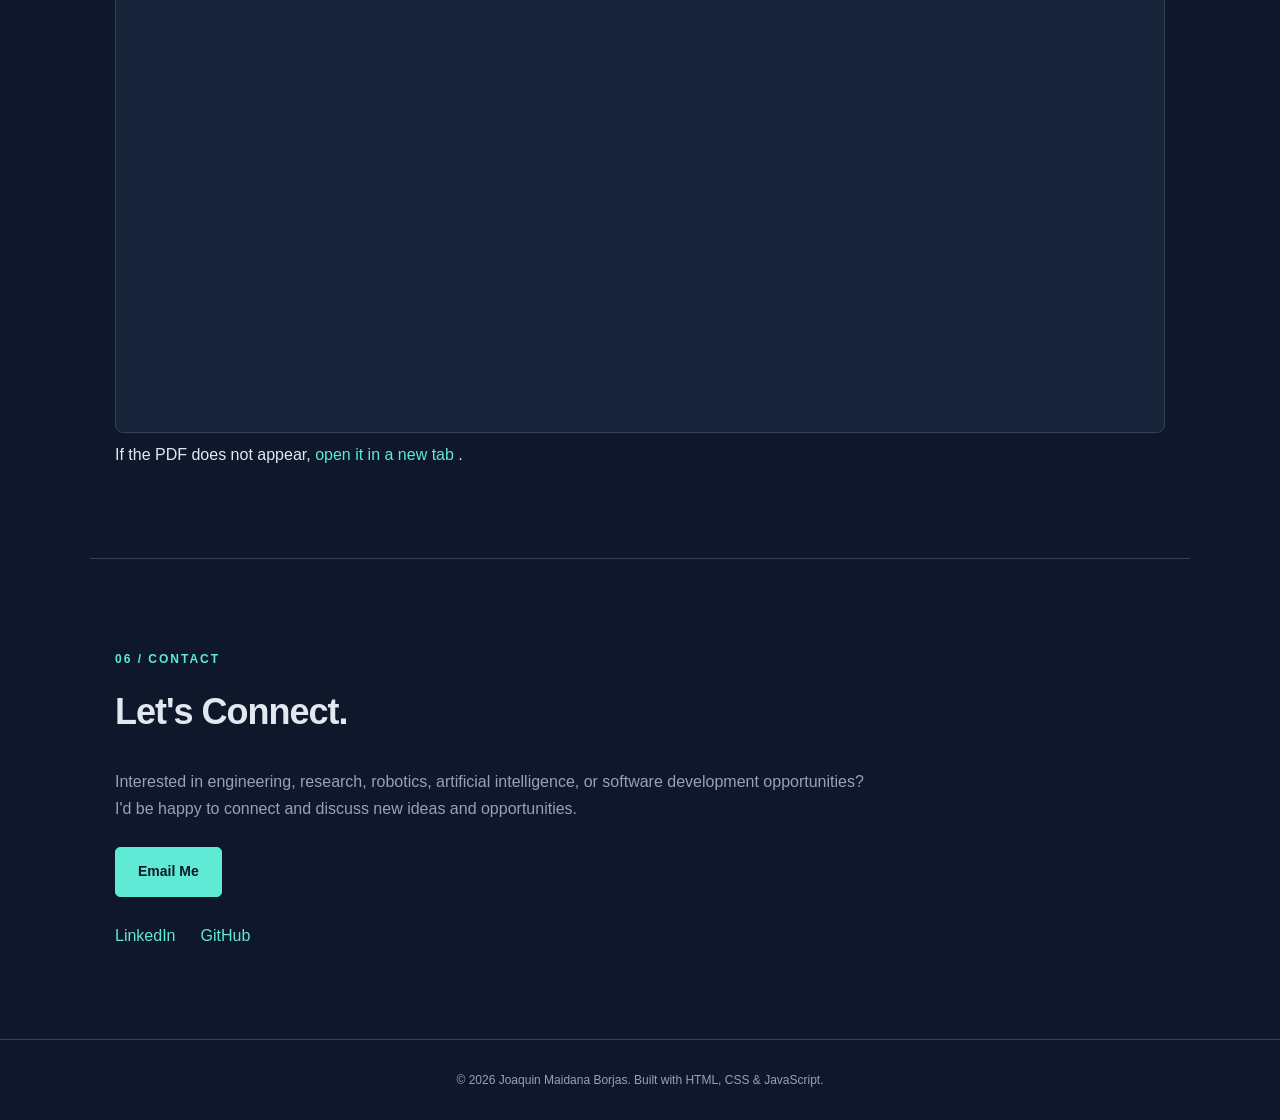
==== commit b8ac54d3: "Update index.html" ====
--- a/index.html
+++ b/index.html
@@ -56,8 +56,8 @@
             </h1>
 
             <p class="hero-description">
-                I'm Joaquin Maidana Borjas, an Engineering and
-                Computer Science student at Loras College.
+                I'm Joaquin Maidana Borjas,
+                a sophomore studying Engineering and Computer Science at Loras College.
                 I'm interested in robotics, artificial intelligence,
                 computational engineering, and software development.
             </p>
@@ -158,6 +158,9 @@
                     <span class="project-tech">
                         Python · C++ · Machine Learning · Robotics · Ubuntu
                     </span>
+                    <a href="projects/mars.html" class="btn-primary">
+                    View Project
+                    </a>
 
                 </article>
 
@@ -178,6 +181,9 @@
                     <span class="project-tech">
                         Arduino · Robotics · AI · Embedded Systems
                     </span>
+                    <a href="projects/ai-robot-navigation.html" class="btn-primary">
+                    View Project
+                    </a>
 
                 </article>
 
@@ -358,8 +364,7 @@
 
                     <p>
                         French language certification.
-                        Additional certificate details will
-                        be added when the document is available.
+                        
                     </p>
 
                     <span class="project-tech">
@@ -466,3 +471,4 @@
 
 </body>
 </html>
+
--- a/css/style.css
+++ b/css/style.css
@@ -86,6 +86,24 @@
     animation: fadeIn 0.8s ease;
 }
 
+.hero-profile-picture {
+    width: 145px;
+    height: 145px;
+    object-fit: cover;
+    object-position: center 30%;
+    border-radius: 50%;
+    border: 3px solid var(--accent);
+    margin-bottom: 30px;
+    display: block;
+    box-shadow: 0 0 25px rgba(94, 234, 212, 0.12);
+    transition: transform 0.3s ease, box-shadow 0.3s ease;
+}
+
+.hero-profile-picture:hover {
+    transform: scale(1.04);
+    box-shadow: 0 0 30px rgba(94, 234, 212, 0.22);
+}
+
 .eyebrow,
 .section-label {
     color: var(--accent);
